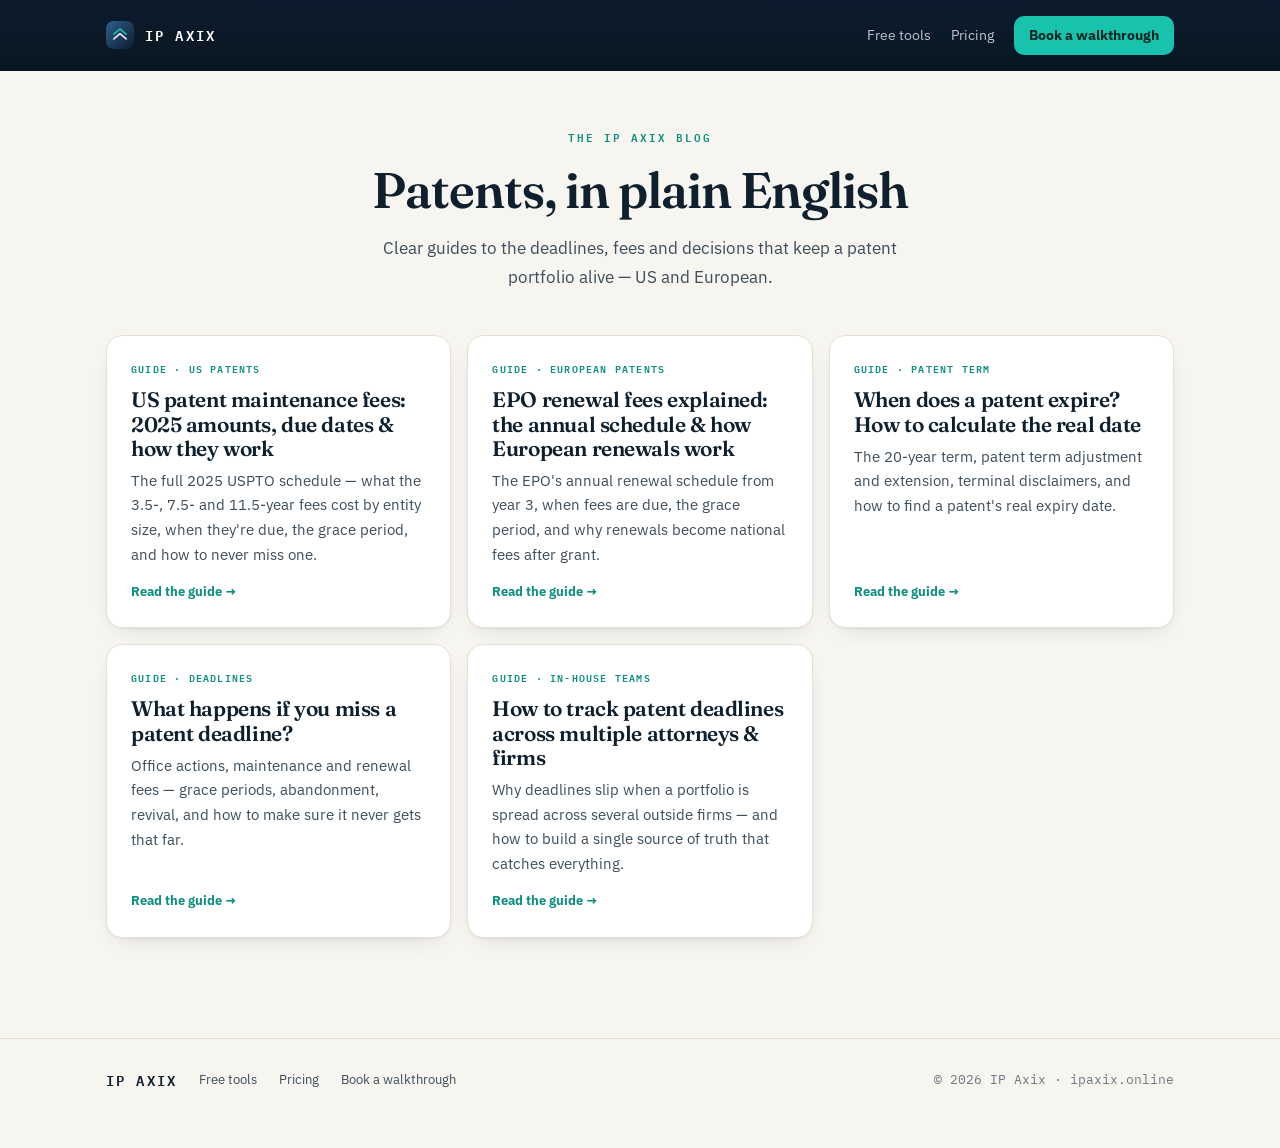
==== blog/index.html @ db4a55c8 "IP Axix marketing site + blog Co-Authored-By: Claude Opus 4.8 <noreply@anthropic.com>" ====
<!doctype html>
<html lang="en">
<head>
<meta charset="utf-8">
<meta name="viewport" content="width=device-width, initial-scale=1">
<title>The IP Axix Blog — Patent deadlines, fees & portfolio management</title>
<meta name="description" content="Plain-English guides to US and European patent deadlines, maintenance and renewal fees, expiry, and keeping a portfolio in force — from IP Axix.">
<link rel="canonical" href="https://ipaxix.online/blog/">
<meta property="og:title" content="The IP Axix Blog">
<meta property="og:description" content="Plain-English guides to patent deadlines, fees, expiry and portfolio management.">
<link rel="preconnect" href="https://fonts.googleapis.com">
<link rel="preconnect" href="https://fonts.gstatic.com" crossorigin>
<link rel="stylesheet" href="https://fonts.googleapis.com/css2?family=Fraunces:opsz,wght@9..144,400;9..144,600;9..144,700&family=IBM+Plex+Sans:wght@400;500;600;700&family=IBM+Plex+Mono:wght@500;600&display=swap">
<link rel="stylesheet" href="blog.css">
</head>
<body>

<div class="topbar"><div class="in">
  <a class="brand" href="https://ipaxix.online">
    <svg viewBox="0 0 64 64" xmlns="http://www.w3.org/2000/svg" aria-label="IP Axix"><defs><linearGradient id="l" x1="0" y1="0" x2="1" y2="1"><stop offset="0" stop-color="#2f5f8f"/><stop offset="1" stop-color="#0c1c2e"/></linearGradient></defs><rect width="64" height="64" rx="15" fill="url(#l)"/><polyline points="18,41 32,29 46,41" fill="none" stroke="#EAF1F8" stroke-width="3.4" stroke-linecap="round" stroke-linejoin="round"/><polyline points="18,30 32,18 46,30" fill="none" stroke="#19c2ac" stroke-width="3.4" stroke-linecap="round" stroke-linejoin="round"/></svg>
    <span class="wordmark">IP Axix</span></a>
  <div class="navlinks">
    <a href="https://audit.ipaxix.online/">Free tools</a>
    <a href="https://ipaxix.online/#pricing">Pricing</a>
    <a class="cta" href="https://cal.com/ipaxix/20min" target="_blank" rel="noopener">Book a walkthrough</a>
  </div>
</div></div>

<div class="in">
  <header class="masthead">
    <span class="eyebrow">The IP Axix blog</span>
    <h1>Patents, in plain English</h1>
    <p>Clear guides to the deadlines, fees and decisions that keep a patent portfolio alive — US and European.</p>
  </header>

  <div class="posts">
    <a class="post" href="/blog/us-patent-maintenance-fees">
      <span class="k">Guide · US patents</span>
      <h2>US patent maintenance fees: 2025 amounts, due dates &amp; how they work</h2>
      <p>The full 2025 USPTO schedule — what the 3.5-, 7.5- and 11.5-year fees cost by entity size, when they're due, the grace period, and how to never miss one.</p>
      <span class="go">Read the guide →</span>
    </a>
    <a class="post" href="/blog/epo-renewal-fees">
      <span class="k">Guide · European patents</span>
      <h2>EPO renewal fees explained: the annual schedule &amp; how European renewals work</h2>
      <p>The EPO's annual renewal schedule from year 3, when fees are due, the grace period, and why renewals become national fees after grant.</p>
      <span class="go">Read the guide →</span>
    </a>
    <a class="post" href="/blog/when-does-a-patent-expire">
      <span class="k">Guide · Patent term</span>
      <h2>When does a patent expire? How to calculate the real date</h2>
      <p>The 20-year term, patent term adjustment and extension, terminal disclaimers, and how to find a patent's real expiry date.</p>
      <span class="go">Read the guide →</span>
    </a>
    <a class="post" href="/blog/missed-patent-deadline">
      <span class="k">Guide · Deadlines</span>
      <h2>What happens if you miss a patent deadline?</h2>
      <p>Office actions, maintenance and renewal fees — grace periods, abandonment, revival, and how to make sure it never gets that far.</p>
      <span class="go">Read the guide →</span>
    </a>
    <a class="post" href="/blog/track-patent-deadlines-multiple-firms">
      <span class="k">Guide · In-house teams</span>
      <h2>How to track patent deadlines across multiple attorneys &amp; firms</h2>
      <p>Why deadlines slip when a portfolio is spread across several outside firms — and how to build a single source of truth that catches everything.</p>
      <span class="go">Read the guide →</span>
    </a>
  </div>
</div>

<footer class="site"><div class="in">
  <span class="wordmark" style="color:var(--ink)">IP Axix</span>
  <a href="https://audit.ipaxix.online/">Free tools</a>
  <a href="https://ipaxix.online/#pricing">Pricing</a>
  <a href="https://cal.com/ipaxix/20min" target="_blank" rel="noopener">Book a walkthrough</a>
  <span style="flex:1"></span>
  <span class="mono">© 2026 IP Axix · ipaxix.online</span>
</div></footer>

</body>
</html>
---- blog/blog.css ----
/* IP Axix blog — shared styles (premium, matches the homepage system) */
:root{
  --ink:#0e1f2e; --ink-soft:#3c4d5b; --mut:#6b7a86;
  --paper:#f7f5f0; --paper-2:#efeadf; --card:#ffffff;
  --line:#e6e0d4; --line-soft:#efeade;
  --navy:#0c1c2e; --teal:#0e8f80; --teal-bright:#19c2ac;
  --sh-sm:0 1px 2px rgba(14,31,46,.05),0 8px 24px -16px rgba(14,31,46,.3);
}
@media (prefers-color-scheme:dark){:root{
  --ink:#eef3f5; --ink-soft:#c4cfd6; --mut:#8a98a2; --paper:#0a1119; --paper-2:#0e1721; --card:#121d28;
  --line:#233240; --line-soft:#1b2732; --teal:#3fc8b6;
}}
*{box-sizing:border-box}
html{-webkit-text-size-adjust:100%;scroll-behavior:smooth}
body{margin:0;background:var(--paper);color:var(--ink);font-family:"IBM Plex Sans",system-ui,-apple-system,sans-serif;line-height:1.7;-webkit-font-smoothing:antialiased}
a{color:var(--teal);text-decoration:none} a:hover{text-decoration:underline}
::selection{background:rgba(25,194,172,.28)}
.in{max-width:1120px;margin:0 auto;padding:0 26px}
.prose{max-width:720px;margin:0 auto;padding:0 26px}
.mono{font-family:"IBM Plex Mono",ui-monospace,monospace;font-variant-numeric:tabular-nums}

/* nav (dark bar, matches site) */
.topbar{background:linear-gradient(180deg,#0c1c2e,#0a1622);color:#eaf1f5}
.topbar .in{display:flex;align-items:center;gap:14px 20px;flex-wrap:wrap;padding:16px 26px}
.brand{display:flex;align-items:center;gap:11px;text-decoration:none;color:#fff}
.brand:hover{text-decoration:none}
.brand svg{width:28px;height:28px;border-radius:7px;display:block}
.wordmark{font-family:"IBM Plex Mono",monospace;font-weight:600;letter-spacing:.16em;text-transform:uppercase;font-size:13.5px}
.navlinks{margin-left:auto;display:flex;gap:8px 20px;flex-wrap:wrap;align-items:center;font-size:13.5px}
.navlinks a{color:#b9c7d3} .navlinks a:hover{color:#fff;text-decoration:none}
.navlinks .cta{background:var(--teal-bright);color:#052723;font-weight:700;padding:8px 15px;border-radius:10px}
.navlinks .cta:hover{filter:brightness(1.05);text-decoration:none}

/* article */
h1,h2,h3{font-family:"Fraunces",Georgia,serif;letter-spacing:-.02em;line-height:1.15;color:var(--ink)}
.eyebrow{font-family:"IBM Plex Mono",monospace;font-size:11px;font-weight:600;letter-spacing:.18em;text-transform:uppercase;color:var(--teal)}
article{padding:44px 0 20px}
article h1{font-weight:600;font-size:clamp(30px,4.6vw,46px);margin:14px 0 0}
.meta{font-size:13px;color:var(--mut);margin-top:16px}
.lead{font-size:19px;color:var(--ink-soft);margin:22px 0 0;line-height:1.6}
article h2{font-weight:600;font-size:clamp(22px,3vw,29px);margin:44px 0 0}
article h3{font-weight:600;font-size:20px;margin:30px 0 0}
article p{font-size:16.5px;margin:16px 0 0}
article ul,article ol{font-size:16.5px;margin:16px 0 0;padding-left:22px}
article li{margin:7px 0}
article strong{font-weight:700}
.twrap{overflow-x:auto;margin:22px 0 0;border:1px solid var(--line);border-radius:12px}
table.fee{width:100%;border-collapse:collapse;font-size:14.5px;min-width:440px}
table.fee th,table.fee td{padding:11px 14px;text-align:left;border-bottom:1px solid var(--line-soft)}
table.fee thead th{background:var(--paper-2);font-size:11px;letter-spacing:.05em;text-transform:uppercase;color:var(--mut);font-weight:700}
table.fee tbody tr:last-child td{border-bottom:none}
table.fee td:first-child{font-weight:600}
.callout{margin:28px 0 0;padding:18px 20px;background:var(--paper-2);border:1px solid var(--line);border-left:3px solid var(--teal);border-radius:0 12px 12px 0;font-size:15px;color:var(--ink-soft)}
.callout b{color:var(--ink)}
/* inline tool CTA */
.toolcta{margin:34px 0 0;padding:24px;background:radial-gradient(120% 140% at 85% -20%,rgba(25,194,172,.16),transparent 55%),linear-gradient(160deg,#0e2036,#0a1522);color:#fff;border-radius:18px}
.toolcta h3{color:#fff;font-size:21px;margin:0}
.toolcta p{color:#c3d2dd;font-size:15px;margin:8px 0 0}
.toolcta .btns{display:flex;gap:10px;flex-wrap:wrap;margin-top:16px}
.toolcta .btn{display:inline-block;font-weight:700;font-size:14px;padding:11px 18px;border-radius:11px;text-decoration:none}
.toolcta .btn.p{background:var(--teal-bright);color:#052723} .toolcta .btn.p:hover{filter:brightness(1.05);text-decoration:none}
.toolcta .btn.g{border:1px solid rgba(255,255,255,.35);color:#fff} .toolcta .btn.g:hover{border-color:#fff;text-decoration:none}
.disclaimer{margin:34px 0 0;font-size:12.5px;color:var(--mut);line-height:1.6;border-top:1px solid var(--line);padding-top:18px}

/* blog index */
.masthead{padding:52px 0 8px;text-align:center}
.masthead h1{font-weight:600;font-size:clamp(32px,5vw,50px);margin:12px 0 0}
.masthead p{font-size:17px;color:var(--ink-soft);max-width:56ch;margin:14px auto 0}
.posts{display:grid;grid-template-columns:repeat(auto-fit,minmax(300px,1fr));gap:16px;padding:36px 0 60px}
.post{display:flex;flex-direction:column;background:var(--card);border:1px solid var(--line);border-radius:16px;padding:24px;box-shadow:var(--sh-sm);transition:transform .18s,box-shadow .18s,border-color .18s}
.post:hover{transform:translateY(-4px);box-shadow:0 24px 60px -30px rgba(14,31,46,.4);border-color:color-mix(in srgb,var(--teal) 40%,var(--line));text-decoration:none}
.post .k{font-family:"IBM Plex Mono",monospace;font-size:10px;font-weight:600;letter-spacing:.12em;text-transform:uppercase;color:var(--teal)}
.post h2{font-size:21px;font-weight:600;margin:10px 0 0;color:var(--ink)}
.post p{font-size:14.5px;color:var(--ink-soft);margin:9px 0 0;flex:1}
.post .go{margin-top:14px;font-size:13px;font-weight:700;color:var(--teal)}

footer.site{border-top:1px solid var(--line);padding:30px 0 56px;color:var(--mut);font-size:12.5px;line-height:1.7;margin-top:40px}
footer.site .in{display:flex;gap:8px 22px;flex-wrap:wrap;align-items:center}
footer.site a{color:var(--ink-soft)}
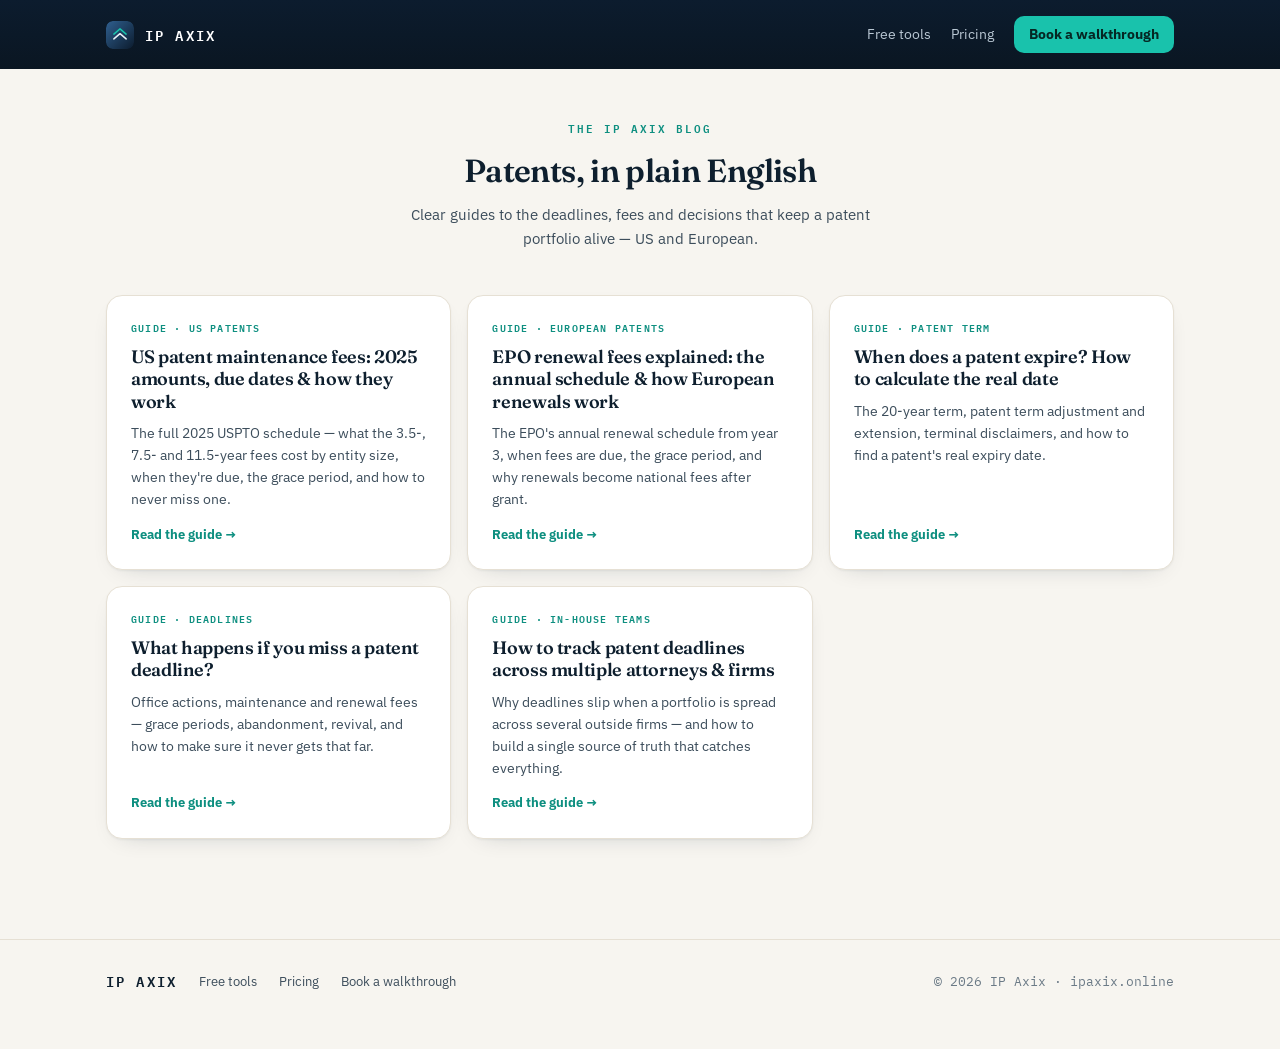
==== commit 7e9d8390: "Blog: fix unstyled index page (absolute CSS path) /blog loads via a trailing-slash-stripped URL, so " ====
--- a/blog/index.html
+++ b/blog/index.html
@@ -11,7 +11,7 @@
 <link rel="preconnect" href="https://fonts.googleapis.com">
 <link rel="preconnect" href="https://fonts.gstatic.com" crossorigin>
 <link rel="stylesheet" href="https://fonts.googleapis.com/css2?family=Fraunces:opsz,wght@9..144,400;9..144,600;9..144,700&family=IBM+Plex+Sans:wght@400;500;600;700&family=IBM+Plex+Mono:wght@500;600&display=swap">
-<link rel="stylesheet" href="blog.css">
+<link rel="stylesheet" href="/blog/blog.css">
 </head>
 <body>
 
--- a/blog/blog.css
+++ b/blog/blog.css
@@ -12,11 +12,11 @@
 }}
 *{box-sizing:border-box}
 html{-webkit-text-size-adjust:100%;scroll-behavior:smooth}
-body{margin:0;background:var(--paper);color:var(--ink);font-family:"IBM Plex Sans",system-ui,-apple-system,sans-serif;line-height:1.7;-webkit-font-smoothing:antialiased}
+body{margin:0;background:var(--paper);color:var(--ink);font-family:"IBM Plex Sans",system-ui,-apple-system,sans-serif;line-height:1.58;-webkit-font-smoothing:antialiased}
 a{color:var(--teal);text-decoration:none} a:hover{text-decoration:underline}
 ::selection{background:rgba(25,194,172,.28)}
 .in{max-width:1120px;margin:0 auto;padding:0 26px}
-.prose{max-width:720px;margin:0 auto;padding:0 26px}
+.prose{max-width:860px;margin:0 auto;padding:0 26px}
 .mono{font-family:"IBM Plex Mono",ui-monospace,monospace;font-variant-numeric:tabular-nums}
 
 /* nav (dark bar, matches site) */
@@ -34,15 +34,15 @@
 /* article */
 h1,h2,h3{font-family:"Fraunces",Georgia,serif;letter-spacing:-.02em;line-height:1.15;color:var(--ink)}
 .eyebrow{font-family:"IBM Plex Mono",monospace;font-size:11px;font-weight:600;letter-spacing:.18em;text-transform:uppercase;color:var(--teal)}
-article{padding:44px 0 20px}
-article h1{font-weight:600;font-size:clamp(30px,4.6vw,46px);margin:14px 0 0}
-.meta{font-size:13px;color:var(--mut);margin-top:16px}
-.lead{font-size:19px;color:var(--ink-soft);margin:22px 0 0;line-height:1.6}
-article h2{font-weight:600;font-size:clamp(22px,3vw,29px);margin:44px 0 0}
-article h3{font-weight:600;font-size:20px;margin:30px 0 0}
-article p{font-size:16.5px;margin:16px 0 0}
-article ul,article ol{font-size:16.5px;margin:16px 0 0;padding-left:22px}
-article li{margin:7px 0}
+article{padding:32px 0 20px}
+article h1{font-weight:600;font-size:clamp(22px,2.3vw,27px);margin:12px 0 0;line-height:1.22}
+.meta{font-size:12px;color:var(--mut);margin-top:12px}
+.lead{font-size:15.5px;color:var(--ink-soft);margin:16px 0 0;line-height:1.55}
+article h2{font-weight:600;font-size:clamp(18px,1.9vw,21px);margin:32px 0 0}
+article h3{font-weight:600;font-size:16px;margin:24px 0 0}
+article p{font-size:15px;margin:13px 0 0}
+article ul,article ol{font-size:15px;margin:13px 0 0;padding-left:22px}
+article li{margin:5px 0}
 article strong{font-weight:700}
 .twrap{overflow-x:auto;margin:22px 0 0;border:1px solid var(--line);border-radius:12px}
 table.fee{width:100%;border-collapse:collapse;font-size:14.5px;min-width:440px}
@@ -54,8 +54,8 @@
 .callout b{color:var(--ink)}
 /* inline tool CTA */
 .toolcta{margin:34px 0 0;padding:24px;background:radial-gradient(120% 140% at 85% -20%,rgba(25,194,172,.16),transparent 55%),linear-gradient(160deg,#0e2036,#0a1522);color:#fff;border-radius:18px}
-.toolcta h3{color:#fff;font-size:21px;margin:0}
-.toolcta p{color:#c3d2dd;font-size:15px;margin:8px 0 0}
+.toolcta h3{color:#fff;font-size:19px;margin:0}
+.toolcta p{color:#c3d2dd;font-size:14.5px;margin:8px 0 0}
 .toolcta .btns{display:flex;gap:10px;flex-wrap:wrap;margin-top:16px}
 .toolcta .btn{display:inline-block;font-weight:700;font-size:14px;padding:11px 18px;border-radius:11px;text-decoration:none}
 .toolcta .btn.p{background:var(--teal-bright);color:#052723} .toolcta .btn.p:hover{filter:brightness(1.05);text-decoration:none}
@@ -63,15 +63,15 @@
 .disclaimer{margin:34px 0 0;font-size:12.5px;color:var(--mut);line-height:1.6;border-top:1px solid var(--line);padding-top:18px}
 
 /* blog index */
-.masthead{padding:52px 0 8px;text-align:center}
-.masthead h1{font-weight:600;font-size:clamp(32px,5vw,50px);margin:12px 0 0}
-.masthead p{font-size:17px;color:var(--ink-soft);max-width:56ch;margin:14px auto 0}
+.masthead{padding:46px 0 8px;text-align:center}
+.masthead h1{font-weight:600;font-size:clamp(25px,3vw,32px);margin:12px 0 0}
+.masthead p{font-size:15px;color:var(--ink-soft);max-width:56ch;margin:14px auto 0}
 .posts{display:grid;grid-template-columns:repeat(auto-fit,minmax(300px,1fr));gap:16px;padding:36px 0 60px}
 .post{display:flex;flex-direction:column;background:var(--card);border:1px solid var(--line);border-radius:16px;padding:24px;box-shadow:var(--sh-sm);transition:transform .18s,box-shadow .18s,border-color .18s}
 .post:hover{transform:translateY(-4px);box-shadow:0 24px 60px -30px rgba(14,31,46,.4);border-color:color-mix(in srgb,var(--teal) 40%,var(--line));text-decoration:none}
 .post .k{font-family:"IBM Plex Mono",monospace;font-size:10px;font-weight:600;letter-spacing:.12em;text-transform:uppercase;color:var(--teal)}
-.post h2{font-size:21px;font-weight:600;margin:10px 0 0;color:var(--ink)}
-.post p{font-size:14.5px;color:var(--ink-soft);margin:9px 0 0;flex:1}
+.post h2{font-size:18px;font-weight:600;margin:10px 0 0;color:var(--ink);line-height:1.25}
+.post p{font-size:14px;color:var(--ink-soft);margin:9px 0 0;flex:1}
 .post .go{margin-top:14px;font-size:13px;font-weight:700;color:var(--teal)}
 
 footer.site{border-top:1px solid var(--line);padding:30px 0 56px;color:var(--mut);font-size:12.5px;line-height:1.7;margin-top:40px}
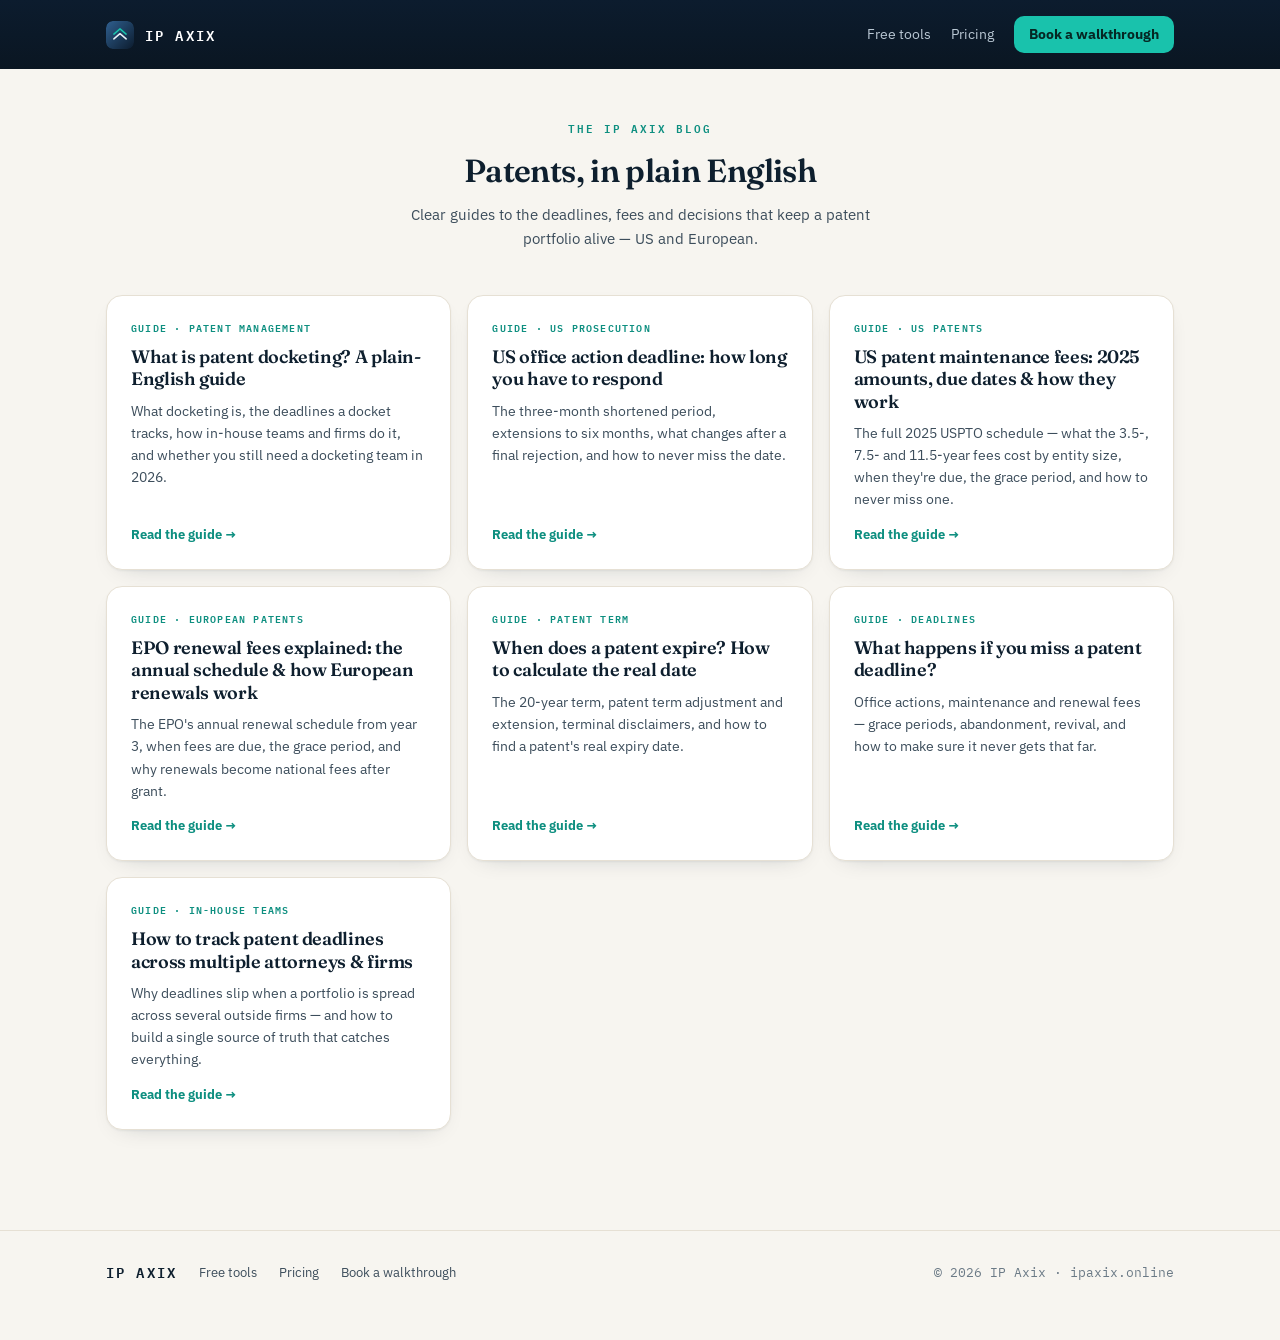
==== commit bf5f566f: "Content + SEO/GEO: 2 new blog posts, pillar interlinks, FAQ schema - New posts: "What is patent dock" ====
--- a/blog/index.html
+++ b/blog/index.html
@@ -34,6 +34,18 @@
   </header>
 
   <div class="posts">
+    <a class="post" href="/blog/what-is-patent-docketing">
+      <span class="k">Guide · Patent management</span>
+      <h2>What is patent docketing? A plain-English guide</h2>
+      <p>What docketing is, the deadlines a docket tracks, how in-house teams and firms do it, and whether you still need a docketing team in 2026.</p>
+      <span class="go">Read the guide →</span>
+    </a>
+    <a class="post" href="/blog/us-office-action-response-deadline">
+      <span class="k">Guide · US prosecution</span>
+      <h2>US office action deadline: how long you have to respond</h2>
+      <p>The three-month shortened period, extensions to six months, what changes after a final rejection, and how to never miss the date.</p>
+      <span class="go">Read the guide →</span>
+    </a>
     <a class="post" href="/blog/us-patent-maintenance-fees">
       <span class="k">Guide · US patents</span>
       <h2>US patent maintenance fees: 2025 amounts, due dates &amp; how they work</h2>
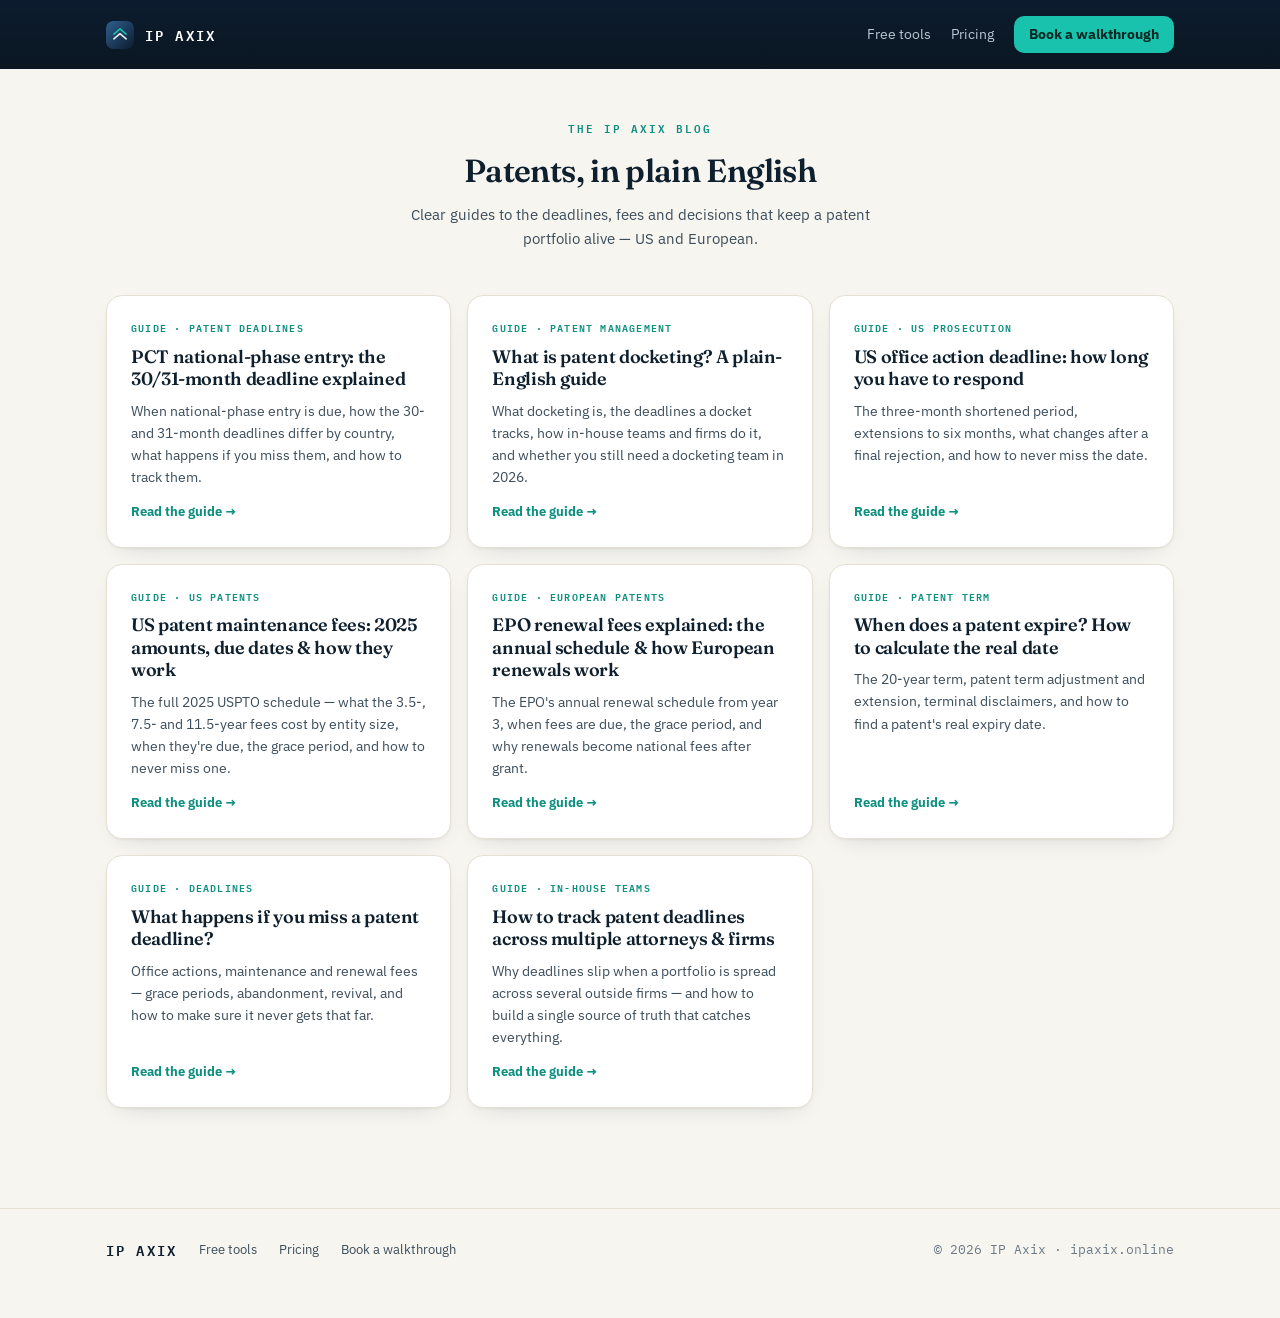
==== commit b6eab785: "Add blog post: PCT national-phase entry deadline (30/31-month rule) New guide covering the national-" ====
--- a/blog/index.html
+++ b/blog/index.html
@@ -34,6 +34,12 @@
   </header>
 
   <div class="posts">
+    <a class="post" href="/blog/pct-national-phase-entry-deadline">
+      <span class="k">Guide · Patent deadlines</span>
+      <h2>PCT national-phase entry: the 30/31-month deadline explained</h2>
+      <p>When national-phase entry is due, how the 30- and 31-month deadlines differ by country, what happens if you miss them, and how to track them.</p>
+      <span class="go">Read the guide →</span>
+    </a>
     <a class="post" href="/blog/what-is-patent-docketing">
       <span class="k">Guide · Patent management</span>
       <h2>What is patent docketing? A plain-English guide</h2>
